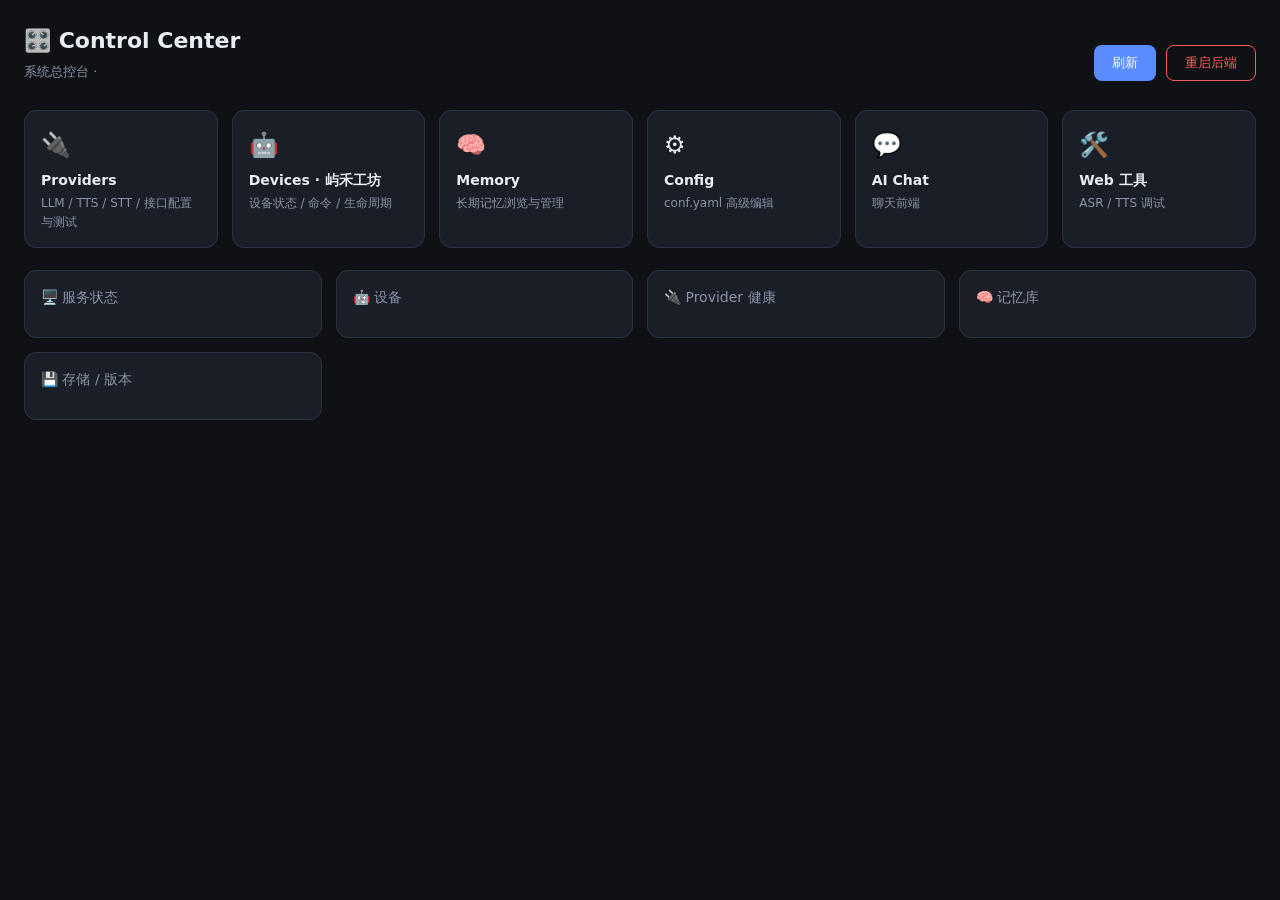
==== config/control_web/index.html @ 7fb3e556 "feat(control-center): top-level console at /cc — aggregate overview + navigation The Control Center " ====
<!DOCTYPE html>
<html lang="zh">
<head>
<meta charset="utf-8">
<meta name="viewport" content="width=device-width, initial-scale=1">
<title>Control Center · 屿禾</title>
<style>
:root { --bg:#0f1115; --card:#1a1e26; --line:#2a3140; --tx:#e8ecf3;
        --dim:#8a94a6; --acc:#5b8cff; --ok:#3ddc84; --err:#ff5c5c; }
* { box-sizing:border-box; margin:0; padding:0; }
body { background:var(--bg); color:var(--tx); font:14px/1.55 system-ui,
  "PingFang SC","Microsoft YaHei",sans-serif; padding:24px; }
h1 { font-size:22px; margin-bottom:4px; }
.sub { color:var(--dim); font-size:13px; margin-bottom:20px; }
.grid { display:grid; gap:14px; margin-bottom:22px; }
.nav { grid-template-columns:repeat(auto-fill,minmax(170px,1fr)); }
.cards { grid-template-columns:repeat(auto-fill,minmax(240px,1fr)); }
.card { background:var(--card); border:1px solid var(--line);
  border-radius:12px; padding:16px; text-decoration:none; color:var(--tx);
  transition:.15s; display:block; }
.card:hover { border-color:var(--acc); transform:translateY(-2px); }
.card .icon { font-size:24px; margin-bottom:6px; }
.card .name { font-weight:600; margin-bottom:2px; }
.card .desc { color:var(--dim); font-size:12px; }
.panel { background:var(--card); border:1px solid var(--line);
  border-radius:12px; padding:16px; }
.panel h3 { font-size:14px; margin-bottom:12px; color:var(--dim);
  font-weight:500; }
.dot { display:inline-block; width:8px; height:8px; border-radius:50%;
  margin-right:6px; }
.dot.on { background:var(--ok); } .dot.off { background:var(--err); }
.row { display:flex; justify-content:space-between; padding:6px 0;
  border-bottom:1px solid var(--line); font-size:13px; }
.row:last-child { border-bottom:none; }
.row .v { color:var(--dim); }
table { width:100%; border-collapse:collapse; font-size:13px; }
th { text-align:left; color:var(--dim); font-weight:500; font-size:11px;
  padding:6px 8px; border-bottom:1px solid var(--line); }
td { padding:7px 8px; border-bottom:1px solid var(--line); }
.btn { background:var(--acc); border:none; color:#fff; padding:8px 18px;
  border-radius:8px; cursor:pointer; font-size:13px; }
.btn.warn { background:transparent; border:1px solid var(--err);
  color:var(--err); }
.chips { display:flex; flex-wrap:wrap; gap:8px; }
.chip { background:var(--bg); border:1px solid var(--line); padding:5px 12px;
  border-radius:999px; font-size:12px; }
header { display:flex; justify-content:space-between; align-items:center;
  margin-bottom:8px; }
#toast { position:fixed; bottom:24px; right:24px; background:var(--card);
  border:1px solid var(--acc); border-radius:10px; padding:12px 18px;
  display:none; z-index:9; }
</style>
</head>
<body>
<header>
  <div>
    <h1>🎛️ Control Center</h1>
    <div class="sub">系统总控台 · <span id="meta"></span></div>
  </div>
  <div style="display:flex;gap:10px;">
    <button class="btn" onclick="location.reload()">刷新</button>
    <button class="btn warn" onclick="restart()">重启后端</button>
  </div>
</header>

<div class="grid nav" id="nav">
  <a class="card" href="/providers/"><div class="icon">🔌</div>
    <div class="name">Providers</div>
    <div class="desc">LLM / TTS / STT / 接口配置与测试</div></a>
  <a class="card" href="/workshop/"><div class="icon">🤖</div>
    <div class="name">Devices · 屿禾工坊</div>
    <div class="desc">设备状态 / 命令 / 生命周期</div></a>
  <a class="card" href="/memory/"><div class="icon">🧠</div>
    <div class="name">Memory</div>
    <div class="desc">长期记忆浏览与管理</div></a>
  <a class="card" href="/config/"><div class="icon">⚙️</div>
    <div class="name">Config</div>
    <div class="desc">conf.yaml 高级编辑</div></a>
  <a class="card" href="/" target="_blank"><div class="icon">💬</div>
    <div class="name">AI Chat</div>
    <div class="desc">聊天前端</div></a>
  <a class="card" href="/web-tool/index.html" target="_blank">
    <div class="icon">🛠️</div><div class="name">Web 工具</div>
    <div class="desc">ASR / TTS 调试</div></a>
</div>

<div class="grid cards">
  <div class="panel"><h3>🖥️ 服务状态</h3><div id="services"></div></div>
  <div class="panel"><h3>🤖 设备</h3><div id="devices"></div></div>
  <div class="panel"><h3>🔌 Provider 健康</h3><div id="providers"></div></div>
  <div class="panel"><h3>🧠 记忆库</h3><div id="memories"></div></div>
  <div class="panel"><h3>💾 存储 / 版本</h3><div id="storage"></div></div>
</div>

<div id="toast"></div>
<script>
async function load() {
  const d = await (await fetch("/cc/api/overview")).json();
  document.getElementById("meta").textContent =
    "运行 " + d.uptimeMinutes + " 分钟 · " +
    d.git.commit + (d.git.clean ? " · clean" : " · 有未提交") +
    " · 生成于 " + d.generatedAt;

  document.getElementById("services").innerHTML = d.services.map(s =>
    `<div class="row"><span><span class="dot ${s.ok ? "on" : "off"}">` +
    `</span>${s.name}</span><span class="v">${s.ok ? "正常" : "不可用"}` +
    `</span></div>`).join("");

  document.getElementById("devices").innerHTML =
    `<div class="row"><span>在线</span><span class="v">` +
    `${d.devices.online} / ${d.devices.total}</span></div>` +
    `<div class="row"><span>STALE / 断开</span><span class="v">` +
    `${d.devices.stale} / ${d.devices.disconnected}</span></div>` +
    `<div class="row"><span>设备</span><span class="v">` +
    (d.devices.ids.join("，") || "无") + `</span></div>`;

  const ph = d.providerHealth.length ? d.providerHealth.map(p =>
    `<span class="chip">${p.category}/${p.id}: ${p.status}` +
    (p.latencyMs != null ? " · " + p.latencyMs + "ms" : "") +
    `</span>`).join("") : '<span class="v">尚无测试记录（去 Providers 测一次）</span>';
  document.getElementById("providers").innerHTML =
    `<div class="chips">${ph}</div>`;

  document.getElementById("memories").innerHTML = d.memories.length
    ? d.memories.map(m =>
      `<div class="row"><span>${m.conf_uid}</span><span class="v">` +
      `${m.memories ?? "?"} 条记忆 · ${m.keywords ?? "?"} 关键词 · ` +
      `${m.size_kb} KB</span></div>`).join("")
    : '<span class="v">无记忆库</span>';

  document.getElementById("storage").innerHTML =
    `<div class="row"><span>记忆库 (LTM)</span><span class="v">` +
    `${d.storage.ltm.size_mb} MB / ${d.storage.ltm.files} 文件</span></div>` +
    `<div class="row"><span>音频缓存</span><span class="v">` +
    `${d.storage.cache.size_mb} MB</span></div>` +
    `<div class="row"><span>日志</span><span class="v">` +
    `${d.storage.logs.size_mb} MB</span></div>`;
}
async function restart() {
  if (!confirm("重启后端？约 40 秒。")) return;
  const r = await (await fetch("/cc/api/restart",
    { method: "POST" })).json();
  const t = document.getElementById("toast");
  t.textContent = r.message; t.style.display = "block";
}
load();
setInterval(load, 30000);
</script>
</body>
</html>
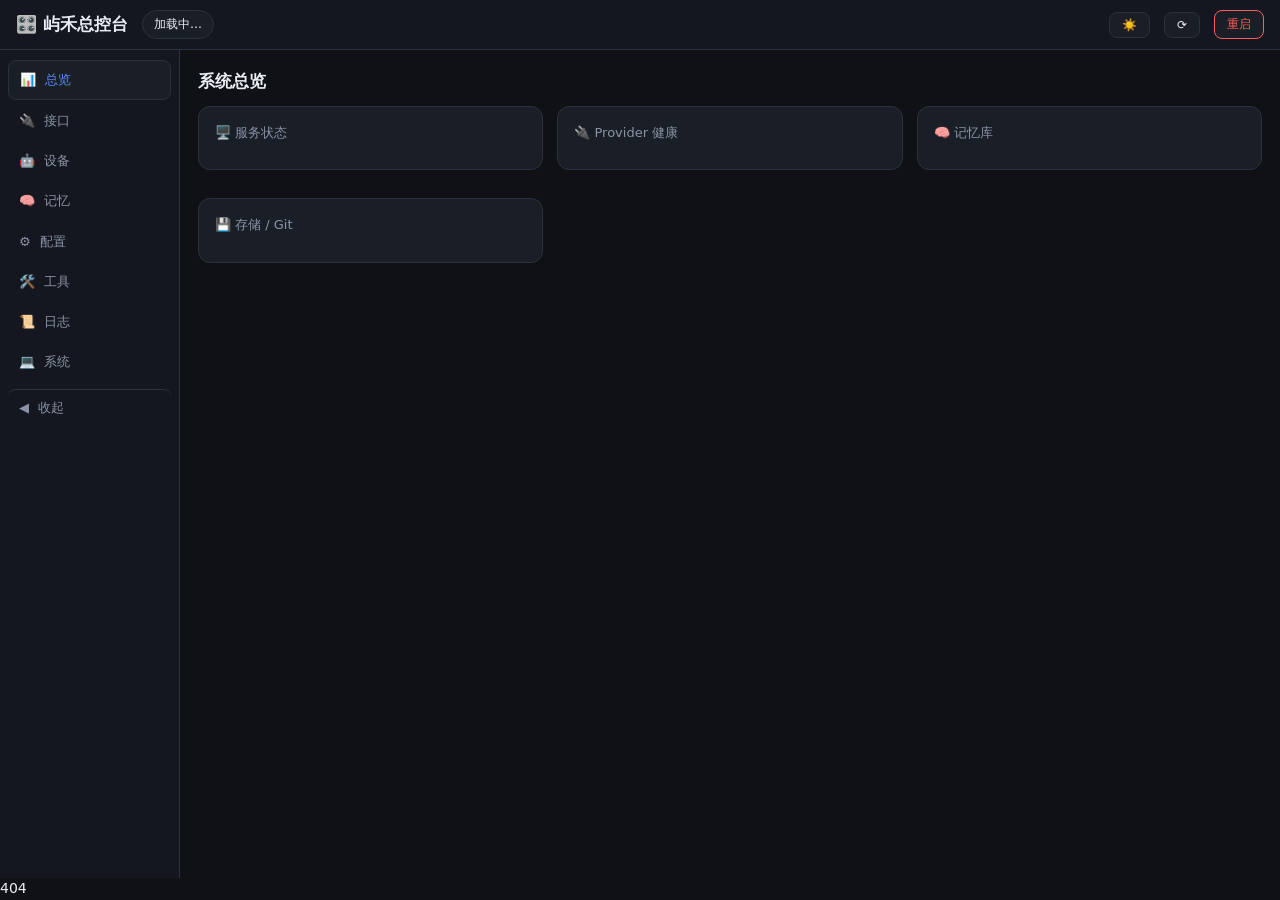
==== commit 1713f333: "feat(control-center): single-page console — 8 native modules, light/dark themes The Control Center i" ====
--- a/config/control_web/index.html
+++ b/config/control_web/index.html
@@ -3,148 +3,700 @@
 <head>
 <meta charset="utf-8">
 <meta name="viewport" content="width=device-width, initial-scale=1">
-<title>Control Center · 屿禾</title>
+<title>屿禾总控台</title>
 <style>
-:root { --bg:#0f1115; --card:#1a1e26; --line:#2a3140; --tx:#e8ecf3;
-        --dim:#8a94a6; --acc:#5b8cff; --ok:#3ddc84; --err:#ff5c5c; }
+:root {
+  --bg:#0f1115; --bg2:#14171f; --card:#1a1e26; --line:#2a3140;
+  --tx:#e8ecf3; --dim:#8a94a6; --acc:#5b8cff; --ok:#3ddc84;
+  --err:#ff5c5c; --warn:#ffb454; --code:#0b0d12;
+}
+[data-theme="light"] {
+  --bg:#f4f6fb; --bg2:#eef1f8; --card:#ffffff; --line:#d8dfee;
+  --tx:#1c2333; --dim:#67718a; --acc:#3d6ef7; --ok:#17a05e;
+  --err:#d23c3c; --warn:#c07a10; --code:#f2f4fa;
+}
 * { box-sizing:border-box; margin:0; padding:0; }
-body { background:var(--bg); color:var(--tx); font:14px/1.55 system-ui,
-  "PingFang SC","Microsoft YaHei",sans-serif; padding:24px; }
-h1 { font-size:22px; margin-bottom:4px; }
-.sub { color:var(--dim); font-size:13px; margin-bottom:20px; }
-.grid { display:grid; gap:14px; margin-bottom:22px; }
-.nav { grid-template-columns:repeat(auto-fill,minmax(170px,1fr)); }
-.cards { grid-template-columns:repeat(auto-fill,minmax(240px,1fr)); }
-.card { background:var(--card); border:1px solid var(--line);
-  border-radius:12px; padding:16px; text-decoration:none; color:var(--tx);
-  transition:.15s; display:block; }
-.card:hover { border-color:var(--acc); transform:translateY(-2px); }
-.card .icon { font-size:24px; margin-bottom:6px; }
-.card .name { font-weight:600; margin-bottom:2px; }
-.card .desc { color:var(--dim); font-size:12px; }
+body { background:var(--bg); color:var(--tx);
+  font:14px/1.55 system-ui,"PingFang SC","Microsoft YaHei",sans-serif;
+  height:100vh; overflow:hidden; display:flex; flex-direction:column; }
+header { display:flex; align-items:center; gap:14px; padding:10px 16px;
+  background:var(--bg2); border-bottom:1px solid var(--line);
+  flex-shrink:0; }
+header h1 { font-size:17px; white-space:nowrap; }
+.chips { display:flex; gap:8px; flex-wrap:nowrap; overflow-x:auto;
+  flex:1; }
+.chip { background:var(--card); border:1px solid var(--line);
+  padding:4px 11px; border-radius:999px; font-size:12px;
+  white-space:nowrap; }
+.dot { display:inline-block; width:7px; height:7px; border-radius:50%;
+  margin-right:5px; }
+.dot.on { background:var(--ok); } .dot.off { background:var(--err); }
+.dot.warn { background:var(--warn); }
+.hbtn { background:var(--card); border:1px solid var(--line);
+  color:var(--tx); padding:5px 12px; border-radius:8px; cursor:pointer;
+  font-size:12px; white-space:nowrap; }
+.hbtn:hover { border-color:var(--acc); }
+.hbtn.danger { border-color:var(--err); color:var(--err); }
+.layout { display:flex; flex:1; overflow:hidden; }
+.sidebar { width:180px; background:var(--bg2); border-right:1px solid
+  var(--line); padding:10px 8px; overflow-y:auto; flex-shrink:0;
+  transition:width .15s; }
+.sidebar.collapsed { width:46px; }
+.sidebar .item { display:flex; align-items:center; gap:9px;
+  padding:9px 11px; border-radius:8px; cursor:pointer; font-size:13px;
+  color:var(--dim); margin-bottom:2px; white-space:nowrap; }
+.sidebar .item:hover { background:var(--card); color:var(--tx); }
+.sidebar .item.active { background:var(--card); color:var(--acc);
+  border:1px solid var(--line); }
+.sidebar.collapsed .item span { display:none; }
+.sidebar .collapse { margin-top:8px; border-top:1px solid var(--line);
+  padding-top:8px; }
+.main { flex:1; overflow-y:auto; padding:18px; }
+.pane { display:none; }
+.pane.active { display:block; }
+.pane h2 { font-size:17px; margin-bottom:12px; }
 .panel { background:var(--card); border:1px solid var(--line);
-  border-radius:12px; padding:16px; }
-.panel h3 { font-size:14px; margin-bottom:12px; color:var(--dim);
-  font-weight:500; }
-.dot { display:inline-block; width:8px; height:8px; border-radius:50%;
-  margin-right:6px; }
-.dot.on { background:var(--ok); } .dot.off { background:var(--err); }
+  border-radius:12px; padding:16px; margin-bottom:14px; }
+.panel h3 { font-size:13px; color:var(--dim); font-weight:500;
+  margin-bottom:10px; }
+.grid { display:grid; gap:14px; }
+.grid.c2 { grid-template-columns:repeat(auto-fill,minmax(320px,1fr)); }
+.grid.c3 { grid-template-columns:repeat(auto-fill,minmax(240px,1fr)); }
 .row { display:flex; justify-content:space-between; padding:6px 0;
   border-bottom:1px solid var(--line); font-size:13px; }
 .row:last-child { border-bottom:none; }
-.row .v { color:var(--dim); }
+.row .v { color:var(--dim); word-break:break-all; text-align:right; }
 table { width:100%; border-collapse:collapse; font-size:13px; }
 th { text-align:left; color:var(--dim); font-weight:500; font-size:11px;
-  padding:6px 8px; border-bottom:1px solid var(--line); }
-td { padding:7px 8px; border-bottom:1px solid var(--line); }
-.btn { background:var(--acc); border:none; color:#fff; padding:8px 18px;
-  border-radius:8px; cursor:pointer; font-size:13px; }
-.btn.warn { background:transparent; border:1px solid var(--err);
-  color:var(--err); }
-.chips { display:flex; flex-wrap:wrap; gap:8px; }
-.chip { background:var(--bg); border:1px solid var(--line); padding:5px 12px;
-  border-radius:999px; font-size:12px; }
-header { display:flex; justify-content:space-between; align-items:center;
-  margin-bottom:8px; }
-#toast { position:fixed; bottom:24px; right:24px; background:var(--card);
-  border:1px solid var(--acc); border-radius:10px; padding:12px 18px;
-  display:none; z-index:9; }
+  padding:7px 9px; border-bottom:1px solid var(--line); }
+td { padding:8px 9px; border-bottom:1px solid var(--line);
+  vertical-align:top; }
+tr:last-child td { border-bottom:none; }
+.btn { background:var(--card); border:1px solid var(--line);
+  color:var(--tx); padding:6px 13px; border-radius:8px; cursor:pointer;
+  font-size:12px; }
+.btn:hover { border-color:var(--acc); }
+.btn.primary { background:var(--acc); border-color:var(--acc);
+  color:#fff; }
+.btn.danger { border-color:var(--err); color:var(--err); }
+.btn:disabled { opacity:.45; cursor:not-allowed; }
+.mask { font-family:ui-monospace,monospace; color:var(--dim);
+  font-size:12px; }
+.badge { font-size:11px; padding:2px 8px; border-radius:999px;
+  border:1px solid var(--line); white-space:nowrap; }
+.badge.def { background:rgba(91,140,255,.15); border-color:var(--acc);
+  color:var(--acc); }
+.badge.ok { color:var(--ok); border-color:var(--ok); }
+.badge.err { color:var(--err); border-color:var(--err); }
+.logview { background:var(--code); border:1px solid var(--line);
+  border-radius:10px; padding:12px; font-family:ui-monospace,Consolas,
+  monospace; font-size:12px; line-height:1.5; height:420px;
+  overflow:auto; white-space:pre-wrap; word-break:break-all; }
+input, select, textarea { width:100%; background:var(--bg);
+  border:1px solid var(--line); color:var(--tx); padding:7px 10px;
+  border-radius:8px; font-size:13px; }
+label { display:block; margin:9px 0 3px; color:var(--dim);
+  font-size:12px; }
+.modal { position:fixed; inset:0; background:rgba(0,0,0,.55);
+  display:none; align-items:center; justify-content:center; z-index:90; }
+.modal.open { display:flex; }
+.modal .box { background:var(--card); border:1px solid var(--line);
+  border-radius:14px; padding:20px; width:540px; max-width:92vw;
+  max-height:86vh; overflow:auto; }
+.modal .actions { margin-top:16px; display:flex; gap:10px;
+  justify-content:flex-end; }
+.toast { position:fixed; bottom:22px; right:22px; background:var(--card);
+  border:1px solid var(--acc); border-radius:10px; padding:11px 17px;
+  display:none; z-index:99; max-width:420px; }
+.toast.err { border-color:var(--err); }
+.section-title { font-size:14px; font-weight:600; margin:16px 0 8px; }
+.tabs { display:flex; gap:6px; margin-bottom:12px; flex-wrap:wrap; }
+.tabs .tab { padding:5px 13px; border-radius:8px; cursor:pointer;
+  border:1px solid var(--line); color:var(--dim); font-size:12px;
+  background:var(--card); }
+.tabs .tab.active { color:var(--acc); border-color:var(--acc); }
+.kv { display:grid; grid-template-columns:110px 1fr; gap:4px 10px;
+  font-size:13px; }
+.kv .k { color:var(--dim); }
+@media (max-width:900px) {
+  .sidebar { width:46px; }
+  .sidebar .item span { display:none; }
+}
 </style>
 </head>
 <body>
 <header>
-  <div>
-    <h1>🎛️ Control Center</h1>
-    <div class="sub">系统总控台 · <span id="meta"></span></div>
-  </div>
-  <div style="display:flex;gap:10px;">
-    <button class="btn" onclick="location.reload()">刷新</button>
-    <button class="btn warn" onclick="restart()">重启后端</button>
-  </div>
+  <h1>🎛️ 屿禾总控台</h1>
+  <div class="chips" id="chips"><span class="chip">加载中…</span></div>
+  <button class="hbtn" id="themeBtn" title="切换主题">☀️</button>
+  <button class="hbtn" onclick="refreshAll()">⟳</button>
+  <button class="hbtn danger" onclick="doRestart()">重启</button>
 </header>
-
-<div class="grid nav" id="nav">
-  <a class="card" href="/providers/"><div class="icon">🔌</div>
-    <div class="name">Providers</div>
-    <div class="desc">LLM / TTS / STT / 接口配置与测试</div></a>
-  <a class="card" href="/workshop/"><div class="icon">🤖</div>
-    <div class="name">Devices · 屿禾工坊</div>
-    <div class="desc">设备状态 / 命令 / 生命周期</div></a>
-  <a class="card" href="/memory/"><div class="icon">🧠</div>
-    <div class="name">Memory</div>
-    <div class="desc">长期记忆浏览与管理</div></a>
-  <a class="card" href="/config/"><div class="icon">⚙️</div>
-    <div class="name">Config</div>
-    <div class="desc">conf.yaml 高级编辑</div></a>
-  <a class="card" href="/" target="_blank"><div class="icon">💬</div>
-    <div class="name">AI Chat</div>
-    <div class="desc">聊天前端</div></a>
-  <a class="card" href="/web-tool/index.html" target="_blank">
-    <div class="icon">🛠️</div><div class="name">Web 工具</div>
-    <div class="desc">ASR / TTS 调试</div></a>
+<div class="layout">
+  <nav class="sidebar" id="sidebar">
+    <div class="item active" data-pane="overview">📊 <span>总览</span></div>
+    <div class="item" data-pane="providers">🔌 <span>接口</span></div>
+    <div class="item" data-pane="devices">🤖 <span>设备</span></div>
+    <div class="item" data-pane="memory">🧠 <span>记忆</span></div>
+    <div class="item" data-pane="config">⚙️ <span>配置</span></div>
+    <div class="item" data-pane="tools">🛠️ <span>工具</span></div>
+    <div class="item" data-pane="logs">📜 <span>日志</span></div>
+    <div class="item" data-pane="system">💻 <span>系统</span></div>
+    <div class="item collapse" id="collapseBtn">◀ <span>收起</span></div>
+  </nav>
+  <main class="main" id="main">
+
+    <!-- ============ OVERVIEW ============ -->
+    <div class="pane active" id="pane-overview">
+      <h2>系统总览</h2>
+      <div class="grid c3" id="ov-cards"></div>
+      <div class="grid c2">
+        <div class="panel"><h3>🖥️ 服务状态</h3><div id="ov-services"></div></div>
+        <div class="panel"><h3>🔌 Provider 健康</h3><div id="ov-providers"></div></div>
+        <div class="panel"><h3>🧠 记忆库</h3><div id="ov-memories"></div></div>
+        <div class="panel"><h3>💾 存储 / Git</h3><div id="ov-storage"></div></div>
+      </div>
+    </div>
+
+    <!-- ============ PROVIDERS ============ -->
+    <div class="pane" id="pane-providers">
+      <h2>接口管理</h2>
+      <div class="grid c3" id="pv-cats"></div>
+      <div id="pv-list"></div>
+    </div>
+
+    <!-- ============ DEVICES ============ -->
+    <div class="pane" id="pane-devices">
+      <h2>设备</h2>
+      <div class="panel"><h3>在线设备</h3><div id="dv-cards"></div></div>
+      <div class="panel"><h3>设备详情</h3><div id="dv-detail"></div></div>
+      <div class="panel"><h3>命令历史</h3><div id="dv-commands"></div></div>
+    </div>
+
+    <!-- ============ MEMORY ============ -->
+    <div class="pane" id="pane-memory">
+      <h2>记忆管理</h2>
+      <div class="panel">
+        <div class="row"><span>会话</span><span class="v" id="mem-session"></span></div>
+        <div class="row"><span>统计</span><span class="v" id="mem-stats"></span></div>
+      </div>
+      <div class="panel"><h3>记忆列表</h3>
+        <div id="mem-toolbar" style="margin-bottom:10px;"></div>
+        <div style="overflow-x:auto;"><table><thead><tr>
+          <th>类型</th><th>内容</th><th>关键词</th><th>评分</th><th>状态</th><th>操作</th>
+        </tr></thead><tbody id="mem-rows"></tbody></table></div>
+      </div>
+    </div>
+
+    <!-- ============ CONFIG ============ -->
+    <div class="pane" id="pane-config">
+      <h2>配置（conf.yaml）</h2>
+      <div class="panel">
+        <div class="row"><span>修改时间</span><span class="v" id="cfg-meta"></span></div>
+        <div class="section-title">关键值（只读概览）</div>
+        <div class="kv" id="cfg-key"></div>
+        <div class="section-title">YAML 全文（可直接编辑并保存）</div>
+        <textarea id="cfg-raw" style="height:380px;font-family:ui-monospace,monospace;font-size:12px;"></textarea>
+        <div class="actions" style="display:flex;gap:10px;justify-content:flex-end;margin-top:12px;">
+          <button class="btn" onclick="cfgReload()">重新载入</button>
+          <button class="btn primary" onclick="cfgSave()">保存并重启</button>
+        </div>
+      </div>
+    </div>
+
+    <!-- ============ TOOLS ============ -->
+    <div class="pane" id="pane-tools">
+      <h2>调试工具</h2>
+      <div class="grid c2">
+        <div class="panel"><h3>🎤 ASR 试听</h3>
+          <label>上传音频（wav/mp3，16k 单声道最佳）</label>
+          <input type="file" id="tl-asr-file" accept="audio/*">
+          <div style="margin-top:10px;"><button class="btn primary"
+            onclick="toolAsr()">识别</button></div>
+          <div class="panel" style="margin-top:12px;background:var(--code);">
+            <div id="tl-asr-result" class="mask">结果将显示在这里</div>
+          </div>
+        </div>
+        <div class="panel"><h3>🔊 TTS 试听</h3>
+          <label>文本</label><textarea id="tl-tts-text"
+            style="height:70px;">你好，这是总控台的语音测试。</textarea>
+          <div style="margin-top:10px;"><button class="btn primary"
+            onclick="toolTts()">合成并播放</button></div>
+          <div style="margin-top:12px;"><audio id="tl-tts-audio"
+            controls style="width:100%;display:none;"></audio></div>
+        </div>
+      </div>
+    </div>
+
+    <!-- ============ LOGS ============ -->
+    <div class="pane" id="pane-logs">
+      <h2>日志</h2>
+      <div class="tabs" id="log-tabs">
+        <div class="tab active" data-tag="backend">后端</div>
+        <div class="tab" data-tag="restart">重启</div>
+        <div class="tab" data-tag="tls">TLS</div>
+      </div>
+      <div class="logview" id="log-view">加载中…</div>
+      <div style="margin-top:10px;display:flex;gap:8px;">
+        <button class="btn" onclick="logsLoad()">刷新</button>
+        <button class="btn" onclick="logsLoad(true)">只看最新 100 行</button>
+      </div>
+    </div>
+
+    <!-- ============ SYSTEM ============ -->
+    <div class="pane" id="pane-system">
+      <h2>系统</h2>
+      <div class="grid c2">
+        <div class="panel"><h3>🖥️ 主机</h3><div id="sys-host"></div></div>
+        <div class="panel"><h3>🔒 TLS 公网入口</h3><div id="sys-tls"></div></div>
+        <div class="panel"><h3>📦 配置备份（最近 10 份）</h3><div id="sys-backups"></div></div>
+        <div class="panel"><h3>🔧 操作</h3><div id="sys-actions"></div></div>
+      </div>
+    </div>
+
+  </main>
 </div>
-
-<div class="grid cards">
-  <div class="panel"><h3>🖥️ 服务状态</h3><div id="services"></div></div>
-  <div class="panel"><h3>🤖 设备</h3><div id="devices"></div></div>
-  <div class="panel"><h3>🔌 Provider 健康</h3><div id="providers"></div></div>
-  <div class="panel"><h3>🧠 记忆库</h3><div id="memories"></div></div>
-  <div class="panel"><h3>💾 存储 / 版本</h3><div id="storage"></div></div>
-</div>
-
-<div id="toast"></div>
+<div class="modal" id="modal"><div class="box">
+  <h3 id="modalTitle"></h3><div id="modalBody"></div>
+  <div class="actions"><button class="btn" onclick="closeModal()">取消</button>
+    <button class="btn primary" id="modalSave">保存</button></div>
+</div></div>
+<div class="toast" id="toast"></div>
+
 <script>
-async function load() {
-  const d = await (await fetch("/cc/api/overview")).json();
-  document.getElementById("meta").textContent =
-    "运行 " + d.uptimeMinutes + " 分钟 · " +
-    d.git.commit + (d.git.clean ? " · clean" : " · 有未提交") +
-    " · 生成于 " + d.generatedAt;
-
-  document.getElementById("services").innerHTML = d.services.map(s =>
-    `<div class="row"><span><span class="dot ${s.ok ? "on" : "off"}">` +
-    `</span>${s.name}</span><span class="v">${s.ok ? "正常" : "不可用"}` +
-    `</span></div>`).join("");
-
-  document.getElementById("devices").innerHTML =
-    `<div class="row"><span>在线</span><span class="v">` +
-    `${d.devices.online} / ${d.devices.total}</span></div>` +
-    `<div class="row"><span>STALE / 断开</span><span class="v">` +
-    `${d.devices.stale} / ${d.devices.disconnected}</span></div>` +
-    `<div class="row"><span>设备</span><span class="v">` +
-    (d.devices.ids.join("，") || "无") + `</span></div>`;
-
-  const ph = d.providerHealth.length ? d.providerHealth.map(p =>
-    `<span class="chip">${p.category}/${p.id}: ${p.status}` +
-    (p.latencyMs != null ? " · " + p.latencyMs + "ms" : "") +
-    `</span>`).join("") : '<span class="v">尚无测试记录（去 Providers 测一次）</span>';
-  document.getElementById("providers").innerHTML =
-    `<div class="chips">${ph}</div>`;
-
-  document.getElementById("memories").innerHTML = d.memories.length
-    ? d.memories.map(m =>
-      `<div class="row"><span>${m.conf_uid}</span><span class="v">` +
-      `${m.memories ?? "?"} 条记忆 · ${m.keywords ?? "?"} 关键词 · ` +
-      `${m.size_kb} KB</span></div>`).join("")
-    : '<span class="v">无记忆库</span>';
-
-  document.getElementById("storage").innerHTML =
-    `<div class="row"><span>记忆库 (LTM)</span><span class="v">` +
-    `${d.storage.ltm.size_mb} MB / ${d.storage.ltm.files} 文件</span></div>` +
-    `<div class="row"><span>音频缓存</span><span class="v">` +
-    `${d.storage.cache.size_mb} MB</span></div>` +
-    `<div class="row"><span>日志</span><span class="v">` +
-    `${d.storage.logs.size_mb} MB</span></div>`;
-}
-async function restart() {
-  if (!confirm("重启后端？约 40 秒。")) return;
-  const r = await (await fetch("/cc/api/restart",
-    { method: "POST" })).json();
+const API = "/cc/api";
+let theme = localStorage.getItem("cc-theme") || "dark";
+let logTag = "backend", logAll = false;
+let pvCat = null;
+
+// ---------------- infra ----------------
+async function j(url, opts = {}) {
+  const r = await fetch(url, { headers: {"Content-Type": "application/json"},
+    ...opts });
+  const d = await r.json().catch(() => ({}));
+  if (!r.ok) throw new Error(d.detail || d.message || r.status);
+  return d;
+}
+function toast(msg, err = false) {
   const t = document.getElementById("toast");
-  t.textContent = r.message; t.style.display = "block";
-}
-load();
-setInterval(load, 30000);
+  t.textContent = msg; t.className = err ? "err" : "";
+  t.style.display = "block";
+  setTimeout(() => t.style.display = "none", 3200);
+}
+function el(id) { return document.getElementById(id); }
+function esc(s) { return String(s ?? "").replace(/[&<>"]/g,
+  c => ({"&":"&amp;","<":"&lt;",">":"&gt;",'"':"&quot;"}[c])); }
+const DOT = {on:"on", ok:"on", connected:"on", online:"on", error:"off",
+  err:"off", fail:"off", off:"off", disabled:"off", unknown:"warn",
+  testing:"warn", warn:"warn"};
+
+// ---------------- theme ----------------
+function applyTheme() {
+  document.documentElement.setAttribute("data-theme", theme);
+  document.getElementById("themeBtn").textContent =
+    theme === "dark" ? "☀️" : "🌙";
+}
+document.getElementById("themeBtn").onclick = () => {
+  theme = theme === "dark" ? "light" : "dark";
+  localStorage.setItem("cc-theme", theme);
+  applyTheme();
+};
+
+// ---------------- sidebar ----------------
+document.querySelectorAll(".sidebar .item[data-pane]").forEach(it =>
+  it.onclick = () => {
+    document.querySelectorAll(".pane").forEach(p =>
+      p.classList.remove("active"));
+    document.querySelectorAll(".sidebar .item[data-pane]").forEach(i =>
+      i.classList.remove("active"));
+    it.classList.add("active");
+    el("pane-" + it.dataset.pane).classList.add("active");
+    const loaders = {overview: ovLoad, providers: pvLoad,
+      devices: dvLoad, memory: memLoad, config: cfgLoad,
+      tools: null, logs: logsLoad, system: sysLoad};
+    loaders[it.dataset.pane]?.();
+  });
+document.getElementById("collapseBtn").onclick = () => {
+  document.getElementById("sidebar").classList.toggle("collapsed");
+};
+
+// ---------------- header chips ----------------
+async function chipsLoad() {
+  try {
+    const d = await j(API + "/overview");
+    const c = [];
+    c.push(`<span class="chip"><span class="dot ${d.devices.online ?
+      "on":"off"}"></span>设备 ${d.devices.online}/${d.devices.total}</span>`);
+    for (const p of d.providerHealth.slice(0, 4))
+      c.push(`<span class="chip"><span class="dot
+        ${DOT[p.status]||"warn"}"></span>${p.category} ${p.status}</span>`);
+    c.push(`<span class="chip">运行 ${d.uptimeMinutes} 分钟</span>`);
+    el("chips").innerHTML = c.join("");
+  } catch {}
+}
+async function refreshAll() { chipsLoad(); ovLoad(); pvLoad(); dvLoad();
+  memLoad(); sysLoad(); logsLoad(); }
+
+// ---------------- OVERVIEW ----------------
+async function ovLoad() {
+  try {
+    const d = await j(API + "/overview");
+    el("ov-cards").innerHTML = `
+      <div class="panel"><h3>🤖 设备</h3>
+        <div class="row"><span>在线</span><span class="v">${d.devices.online}
+        / ${d.devices.total}</span></div>
+        <div class="row"><span>STALE / 断开</span><span class="v">
+        ${d.devices.stale} / ${d.devices.disconnected}</span></div></div>
+      <div class="panel"><h3>⏱ 运行</h3>
+        <div class="row"><span>分钟</span><span class="v">${d.uptimeMinutes}
+        </span></div>
+        <div class="row"><span>Git</span><span class="v">${d.git.commit}
+        ${d.git.clean ? "· clean" : "· 有未提交"}</span></div></div>
+      <div class="panel"><h3>📦 存储</h3>
+        <div class="row"><span>记忆库</span><span class="v">${d.storage.ltm.size_mb} MB</span></div>
+        <div class="row"><span>缓存</span><span class="v">${d.storage.cache.size_mb} MB</span></div>
+        <div class="row"><span>日志</span><span class="v">${d.storage.logs.size_mb} MB</span></div></div>`;
+    el("ov-services").innerHTML = d.services.map(s =>
+      `<div class="row"><span><span class="dot ${s.ok?"on":"off"}"></span>
+      ${s.name}</span><span class="v">${s.ok?"正常":"不可用"}</span></div>`
+      ).join("");
+    el("ov-providers").innerHTML = d.providerHealth.length ?
+      d.providerHealth.map(p => `<div class="row"><span>
+      ${p.category}/${p.id}</span><span class="v">
+      ${p.status}${p.latencyMs!=null?" · "+p.latencyMs+"ms":""}</span></div>`
+      ).join("") : '<span class="v">暂无测试记录</span>';
+    el("ov-memories").innerHTML = d.memories.length ? d.memories.map(m =>
+      `<div class="row"><span>${m.conf_uid}</span><span class="v">
+      ${m.memories??"?"} 记忆 · ${m.keywords??"?"} 关键词</span></div>`
+      ).join("") : '<span class="v">无记忆库</span>';
+    el("ov-storage").innerHTML = `
+      <div class="row"><span>commit</span><span class="v">${d.git.commit}</span></div>
+      <div class="row"><span>工作区</span><span class="v">${d.git.clean?"clean":"dirty"}</span></div>`;
+  } catch (e) { toast(e.message, true); }
+}
+
+// ---------------- PROVIDERS ----------------
+const ICONS = {llm:"🤖", tts:"🔊", stt:"🎤", embedding:"🧠",
+  vision:"👁", search:"🔎", custom:"🔌"};
+const FIELDS = {
+  llm: [["base_url","Base URL"],["llm_api_key","API Key"],
+    ["model","Model"],["temperature","Temperature"],["timeout","Timeout"]],
+  tts: [["voice","Voice"],["rate","Speed"],["volume","Volume"]],
+  stt: [["model","Model"],["language","Language"],["timeout","Timeout"]],
+};
+async function pvLoad() {
+  const d = await j("/providers/api/overview");
+  el("pv-cats").innerHTML = d.categories.map(c =>
+    `<div class="panel" style="cursor:pointer;"
+      onclick="pvOpen('${c.key}')">
+      <div style="font-size:24px;">${ICONS[c.key]||"🔌"}</div>
+      <b>${c.label}</b>
+      <div class="mask">${c.count} 个 · 默认 ${c.defaultId||"—"}</div>
+    </div>`).join("");
+  if (!pvCat) return;
+  pvOpen(pvCat);
+}
+async function pvOpen(key) {
+  pvCat = key;
+  const d = await j("/providers/api/categories/" + key + "/providers");
+  el("pv-list").innerHTML = `
+    <div class="section-title">${ICONS[key]} ${key.toUpperCase()} ·
+      默认 ${d.defaultId || "—"}
+      <button class="btn primary" style="margin-left:10px;"
+        onclick="pvAdd()">+ 添加</button></div>
+    <div style="overflow-x:auto;"><table><thead><tr>
+      <th>名称</th><th>Base URL</th><th>Model</th><th>状态</th>
+      <th>延迟</th><th>默认</th><th>操作</th></tr></thead><tbody>
+    ${d.providers.map(p => `<tr>
+      <td><b>${esc(p.name)}</b></td>
+      <td class="mask">${esc(p.baseUrl||"—")}</td>
+      <td>${esc(p.model||"—")}</td>
+      <td><span class="dot ${DOT[p.enabled?p.status:"disabled"]||"warn"}"></span>
+        ${p.enabled?p.status:"disabled"}
+        ${p.lastError?`<div class="mask">${esc(p.lastError)}</div>`:""}</td>
+      <td>${p.latencyMs!=null?p.latencyMs+"ms":"—"}</td>
+      <td>${p.isDefault?'<span class="badge def">默认</span>':
+        `<button class="btn" onclick="pvDefault('${p.id}')">设为默认</button>`}</td>
+      <td><button class="btn" onclick="pvTest('${p.id}')">测试</button>
+        <button class="btn" onclick="pvEdit('${p.id}')">编辑</button>
+        <button class="btn" onclick="pvToggle('${p.id}',${!p.enabled})">
+        ${p.enabled?"禁用":"启用"}</button>
+        <button class="btn danger" onclick="pvDel('${p.id}')">删</button></td>
+    </tr>`).join("") || `<tr><td colspan="7">暂无</td></tr>`}
+    </tbody></table></div>`;
+}
+async function pvTest(id) {
+  try { const r = await j(`/providers/api/categories/${pvCat}/providers/${id}/test`,
+    {method:"POST"});
+    toast(r.status==="connected"?`✓ ${r.latencyMs}ms`:`✗ ${r.error||r.status}`,
+      r.status!=="connected");
+  } catch(e){ toast(e.message, true); }
+  pvOpen(pvCat);
+}
+async function pvDefault(id) {
+  await j(`/providers/api/categories/${pvCat}/providers/${id}/default`,
+    {method:"POST"}); toast("已设为默认 ✓"); pvOpen(pvCat);
+}
+async function pvToggle(id, en) {
+  await j(`/providers/api/categories/${pvCat}/providers/${id}/enabled`,
+    {method:"POST", body:JSON.stringify({enabled:en})});
+  toast(en?"已启用":"已禁用"); pvOpen(pvCat);
+}
+async function pvDel(id) {
+  if (!confirm(`删除 ${id}？`)) return;
+  await j(`/providers/api/categories/${pvCat}/providers/${id}`,
+    {method:"DELETE"}); toast("已删除"); pvOpen(pvCat);
+}
+function pvFields(existing) {
+  const fs = FIELDS[pvCat] || [["base_url","Base URL"],
+    ["api_key","API Key"],["model","Model"]];
+  return fs.map(([k,label]) => {
+    const isKey = /key|token|secret/i.test(k);
+    return `<label>${label}</label><input id="f_${k}"
+      ${isKey?'placeholder="••••••（留空=不改）"':""}>`;
+  }).join("");
+}
+function pvAdd() {
+  el("modalTitle").textContent = "添加 Provider";
+  el("modalBody").innerHTML =
+    `<label>名称（字母/数字/_-）</label><input id="f_name">` + pvFields();
+  el("modalSave").onclick = async () => {
+    const name = el("f_name").value.trim();
+    if (!name) return toast("名称必填", true);
+    const fields = {};
+    document.querySelectorAll("#modalBody input").forEach(i => {
+      if (i.id !== "f_name" && i.value) fields[i.id.slice(2)] = i.value; });
+    try { await j(`/providers/api/categories/${pvCat}/providers`,
+      {method:"POST", body:JSON.stringify({name, fields, setDefault:true})});
+      closeModal(); toast("已添加并设为默认 ✓"); pvOpen(pvCat);
+    } catch(e){ toast(e.message, true); }
+  };
+  el("modal").classList.add("open");
+}
+function pvEdit(id) {
+  el("modalTitle").textContent = "编辑 " + id;
+  el("modalBody").innerHTML = pvFields();
+  el("modalSave").onclick = async () => {
+    const fields = {};
+    document.querySelectorAll("#modalBody input").forEach(i => {
+      if (i.value) fields[i.id.slice(2)] = i.value; });
+    try { await j(`/providers/api/categories/${pvCat}/providers/${id}`,
+      {method:"PUT", body:JSON.stringify({name:id, fields,
+        setDefault:false})});
+      closeModal(); toast("已保存 ✓"); pvOpen(pvCat);
+    } catch(e){ toast(e.message, true); }
+  };
+  el("modal").classList.add("open");
+}
+function closeModal() { el("modal").classList.remove("open"); }
+
+// ---------------- DEVICES ----------------
+let dvSel = null;
+async function dvLoad() {
+  const d = await j("/workshop/api/overview");
+  el("dv-cards").innerHTML = d.devices.map(x => `
+    <div class="panel" style="cursor:pointer;" onclick="dvOpen('${x.device_id}')">
+      <div style="font-size:22px;">🤖</div>
+      <b>${esc(x.display_name||x.device_id)}</b>
+      <div class="row"><span>状态</span><span class="v">${x.connection_state}</span></div>
+      <div class="row"><span>固件</span><span class="v">${x.firmware_version}</span></div>
+      <div class="row"><span>能力</span><span class="v">${x.capabilities.join(", ")}</span></div>
+    </div>`).join("") || '<div class="panel">无设备</div>';
+  if (dvSel) dvOpen(dvSel); else if (d.devices[0]) dvOpen(d.devices[0].device_id);
+}
+async function dvOpen(id) {
+  dvSel = id;
+  const d = await j("/workshop/api/devices/" + id);
+  const h = await j("/workshop/api/devices/" + id + "/health").catch(()=>null);
+  const cmds = await j("/workshop/api/devices/" + id + "/commands").catch(()=>({commands:[]}));
+  el("dv-detail").innerHTML = `
+    <div class="kv">
+      <div class="k">设备</div><div>${esc(d.device_id)}</div>
+      <div class="k">状态</div><div>${d.connection_state}</div>
+      <div class="k">会话</div><div class="mask">${esc(d.session_id||"—")}</div>
+      <div class="k">固件</div><div>${esc(d.firmware_version||"—")}</div>
+      <div class="k">能力</div><div>${(d.capabilities||[]).join(", ")}</div>
+      <div class="k">IP/端口</div><div>${esc(d.ip||"—")}:${d.port||"—"}</div>
+      ${h?`<div class="k">心跳龄</div><div>${h.heartbeat_age??"—"}s</div>
+      <div class="k">健康</div><div>${esc(h.health_status||"—")}</div>`:""}
+    </div>
+    <div style="margin-top:14px;display:flex;gap:8px;">
+      <button class="btn primary" onclick="dvLed(true)">点亮 LED</button>
+      <button class="btn" onclick="dvLed(false)">熄灭 LED</button>
+    </div>`;
+  el("dv-commands").innerHTML = `<table><thead><tr>
+    <th>command_id</th><th>操作</th><th>状态</th><th>时间</th></tr></thead>
+    <tbody>${(cmds.commands||[]).slice(0,20).map(c => `<tr>
+      <td class="mask">${esc(c.command_id)}</td>
+      <td>${esc(c.operation)}</td>
+      <td>${esc(c.status)}</td>
+      <td class="mask">${esc(c.created_at||"")}</td></tr>`).join("")}
+    </tbody></table>`;
+}
+async function dvLed(on) {
+  try {
+    const r = await j(`/workshop/api/devices/${dvSel}/led`,
+      {method:"POST", body:JSON.stringify({on})});
+    toast(`LED ${on?"ON":"OFF"}: ${r.device_ack?.status || r.status}`);
+    dvOpen(dvSel);
+  } catch(e){ toast(e.message, true); }
+}
+
+// ---------------- MEMORY ----------------
+let memConf = null;
+async function memLoad() {
+  const sessions = await j("/memory/api/sessions");
+  memConf = sessions[0]?.conf_uid || null;
+  if (!memConf) {
+    el("mem-session").textContent = "无会话";
+    el("mem-rows").innerHTML = `<tr><td colspan="6">无数据</td></tr>`;
+    return;
+  }
+  el("mem-session").textContent = memConf;
+  const mems = await j(`/memory/api/memories?conf_uid=${memConf}`);
+  el("mem-stats").textContent = `${mems.length} 条记忆`;
+  el("mem-toolbar").innerHTML =
+    `<input id="mem-q" placeholder="搜索内容/关键词…"
+      style="width:220px;display:inline-block;" onkeydown="if(event.key==='Enter')memSearch()">
+    <button class="btn" onclick="memSearch()">搜索</button>`;
+  el("mem-rows").innerHTML = mems.map(m => `<tr>
+    <td>${esc(m.memory_type||"—")}</td>
+    <td>${esc((m.content||"").slice(0,80))}</td>
+    <td>${esc((m.keywords||[]).join(", "))}</td>
+    <td>${m.score??"—"}</td>
+    <td>${esc(m.status||"—")}</td>
+    <td><button class="btn danger" onclick="memDel('${m.memory_id}')">删</button></td>
+  </tr>`).join("");
+}
+async function memSearch() {
+  const q = el("mem-q").value.trim();
+  if (!q) return memLoad();
+  const mems = await j(`/memory/api/memories?conf_uid=${memConf}&q=${encodeURIComponent(q)}`);
+  el("mem-rows").innerHTML = mems.map(m => `<tr>
+    <td>${esc(m.memory_type||"—")}</td>
+    <td>${esc((m.content||"").slice(0,80))}</td>
+    <td>${esc((m.keywords||[]).join(", "))}</td>
+    <td>${m.score??"—"}</td><td>${esc(m.status||"—")}</td>
+    <td><button class="btn danger" onclick="memDel('${m.memory_id}')">删</button></td>
+  </tr>`).join("");
+}
+async function memDel(id) {
+  if (!confirm("删除这条记忆？")) return;
+  await j(`/memory/api/memories/${id}?conf_uid=${memConf}`, {method:"DELETE"});
+  toast("已删除"); memLoad();
+}
+
+// ---------------- CONFIG ----------------
+async function cfgLoad() {
+  const st = await j("/config/api/state");
+  el("cfg-meta").textContent = st.mtime || "";
+  const raw = await j("/config/api/raw");
+  el("cfg-raw").value = typeof raw === "string" ? raw : raw.yaml || "";
+  // key summary
+  const y = raw.yaml || "";
+  const keys = ["system_config", "character_config", "asr_config",
+    "tts_config", "vad_config"];
+  el("cfg-key").innerHTML = keys.map(k => {
+    const m = y.match(new RegExp("^  " + k + ":" , "m"));
+    return `<div class="k">${k}</div><div>${m?"✓ 存在":"—"}</div>`;
+  }).join("");
+}
+async function cfgReload() { cfgLoad(); toast("已重新载入"); }
+async function cfgSave() {
+  if (!confirm("保存 conf.yaml 并重启后端？")) return;
+  try {
+    await j("/config/api/save", {method:"POST",
+      body:JSON.stringify({yaml: el("cfg-raw").value})});
+    toast("已保存，重启中…");
+    setTimeout(() => location.reload(), 40000);
+  } catch(e){ toast(e.message, true); }
+}
+
+// ---------------- TOOLS ----------------
+async function toolAsr() {
+  const f = el("tl-asr-file").files[0];
+  if (!f) return toast("先选择音频文件", true);
+  const fd = new FormData(); fd.append("audio", f);
+  try {
+    const r = await fetch("/asr", {method:"POST", body:fd});
+    const d = await r.json();
+    el("tl-asr-result").textContent = d.text || JSON.stringify(d);
+  } catch(e){ el("tl-asr-result").textContent = "识别失败: " + e.message; }
+}
+async function toolTts() {
+  const text = el("tl-tts-text").value.trim();
+  if (!text) return toast("文本为空", true);
+  const fd = new FormData(); fd.append("text", text);
+  try {
+    const r = await fetch("/tts-ws", {method:"POST", body:fd});
+    const blob = await r.blob();
+    const url = URL.createObjectURL(blob);
+    const a = el("tl-tts-audio"); a.src = url; a.style.display = "block";
+    a.play();
+  } catch(e){ toast("TTS 失败: " + e.message, true); }
+}
+
+// ---------------- LOGS ----------------
+document.querySelectorAll("#log-tabs .tab").forEach(t =>
+  t.onclick = () => {
+    document.querySelectorAll("#log-tabs .tab").forEach(x =>
+      x.classList.remove("active"));
+    t.classList.add("active"); logTag = t.dataset.tag; logsLoad();
+  });
+async function logsLoad(short) {
+  logAll = !short;
+  try {
+    const d = await j(`${API}/logs?tag=${logTag}&lines=${short?100:500}`);
+    el("log-view").textContent = (d.lines||[]).join("\n") ||
+      (d.note || "（空）");
+    el("log-view").scrollTop = el("log-view").scrollHeight;
+  } catch(e){ el("log-view").textContent = "读取失败: " + e.message; }
+}
+
+// ---------------- SYSTEM ----------------
+async function sysLoad() {
+  const d = await j(API + "/system");
+  const m = d.memory, disk = d.disk;
+  el("sys-host").innerHTML = `
+    <div class="row"><span>内存</span><span class="v">${m?m.used_mb+" / "+m.total_mb+" MB (可用 "+m.available_mb+")":"—"}</span></div>
+    <div class="row"><span>磁盘 /</span><span class="v">${disk?disk.used+" / "+disk.total+" ("+disk.use_pct+")":"—"}</span></div>
+    <div class="row"><span>uptime</span><span class="v">${esc(d.uptime||"—")}</span></div>
+    <div class="row"><span>Git</span><span class="v">${d.git.commit} ${d.git.clean?"clean":"dirty"}</span></div>`;
+  el("sys-tls").innerHTML = `
+    <div class="row"><span>状态</span><span class="v"><span class="dot
+      ${d.tls?"on":"off"}"></span>${d.tls?"运行中":"未运行"}</span></div>
+    <div style="margin-top:10px;display:flex;gap:8px;">
+      <button class="btn" onclick="tlsCtl('start')">启动</button>
+      <button class="btn" onclick="tlsCtl('stop')">停止</button>
+      <button class="btn" onclick="tlsCtl('restart')">重启</button>
+    </div>`;
+  el("sys-backups").innerHTML = d.backups.length ?
+    `<table><thead><tr><th>文件</th><th>时间</th><th>KB</th></tr></thead>
+    <tbody>${d.backups.map(b => `<tr><td class="mask">${esc(b.name)}</td>
+      <td class="mask">${esc(b.mtime)}</td><td>${b.size_kb}</td></tr>`).join("")}
+    </tbody></table>` : '<span class="v">无备份</span>';
+  el("sys-actions").innerHTML = `
+    <div class="row"><span>重启后端</span><span>
+      <button class="btn danger" onclick="doRestart()">执行</button></span></div>
+    <div class="row"><span>重启后自动刷新</span><span class="v">40s</span></div>`;
+}
+async function tlsCtl(action) {
+  try { const r = await j(API + "/tls?action=" + action, {method:"POST"});
+    toast(r.ok ? `TLS ${action} ✓` : `TLS 失败: ${r.output}`, !r.ok);
+    sysLoad();
+  } catch(e){ toast(e.message, true); }
+}
+async function doRestart() {
+  if (!confirm("重启后端（约 40 秒）？")) return;
+  await j(API + "/restart", {method:"POST"});
+  toast("重启中…页面将在 40 秒后刷新");
+  setTimeout(() => location.reload(), 40000);
+}
+
+// ---------------- boot ----------------
+applyTheme();
+ovLoad(); chipsLoad();
+setInterval(chipsLoad, 15000);
 </script>
 </body>
 </html>
